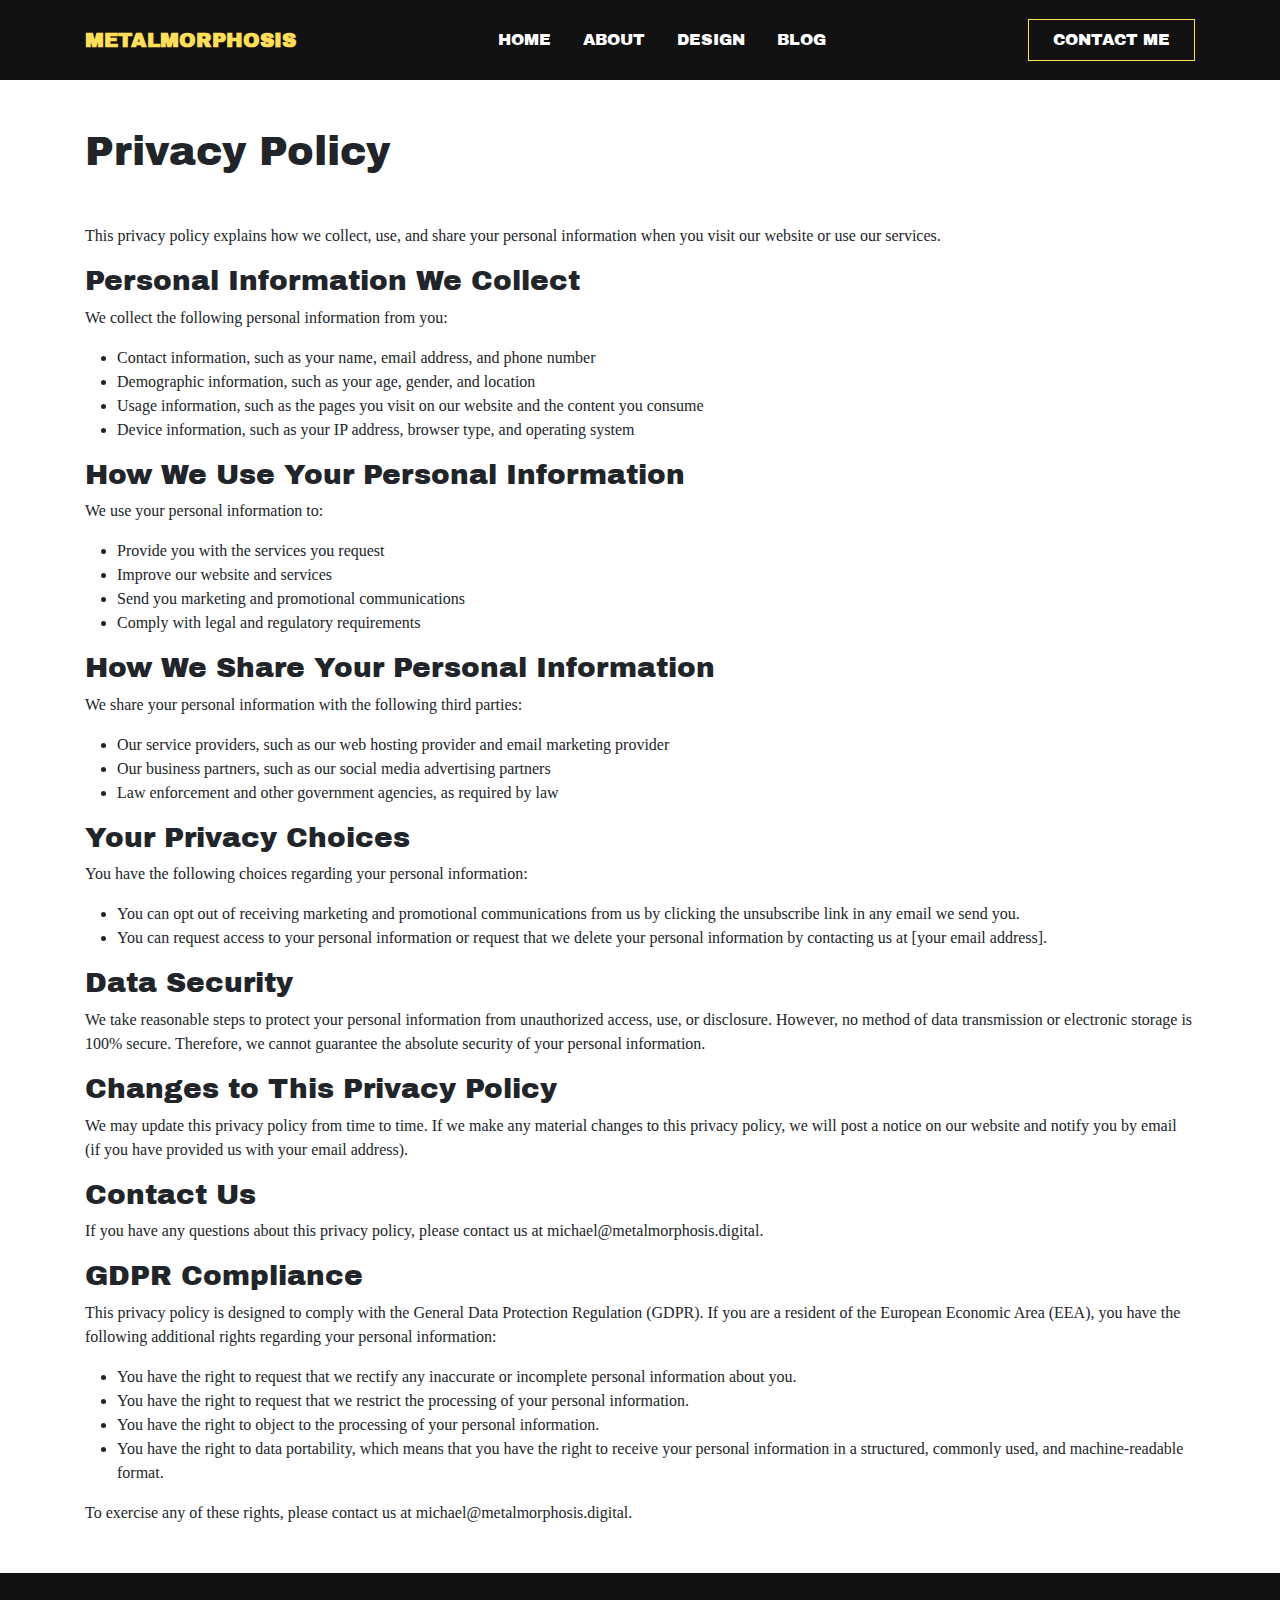
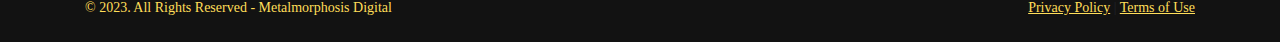
==== privacy.html @ a799b438 "Add files via upload" ====
<!DOCTYPE html>
<html lang="en">
    <head>
        <meta charset="utf-8">
        <meta http-equiv="X-UA-Compatible" content="IE=edge">
        <meta name="viewport" content="width=device-width, initial-scale=1, shrink-to-fit=no">
        <meta name="description" content="">
        <meta name="author" content="">
        <title>Privacy Policy</title>
        <!-- Bootstrap core CSS -->
        <link href="bootstrap_theme/bootstrap.css" rel="stylesheet" type="text/css">
        <!-- Custom styles for this template -->
        <link rel="stylesheet" href="blocks.css">
        <link href="style.css" rel="stylesheet">
        <link href="https://cdn.lineicons.com/4.0/lineicons.css" rel="stylesheet"/>
    </head>
    <body>
        <nav class="bg-dark navbar navbar-expand-lg navbar-light py-lg-1"> 
            <div class="container"> <a class="fw-bold navbar-brand text-uppercase text-secondary" href="#" style="font-family: 'Archivo Black', sans-serif;">METALMORPHOSIS</a> 
                <button class="navbar-toggler" type="button" data-bs-toggle="collapse" data-bs-target="#navbarNavDropdown-6" aria-controls="navbarNavDropdown-6" aria-expanded="false" aria-label="Toggle navigation"> <span class="navbar-toggler-icon"></span> 
                </button>                 
                <div class="collapse navbar-collapse " id="navbarNavDropdown-6"> 
                    <ul class="mb-2 mb-lg-0 me-auto ms-auto navbar-nav"> 
                        <li class="nav-item"> <a class="active nav-link px-lg-3 py-lg-4" aria-current="page" href="#home" style="font-family: 'Archivo Black', sans-serif; color: white;">HOME</a> 
                        </li>                         
                        <li class="nav-item"> <a class="nav-link px-lg-3 py-lg-4" href="index.html" style="font-family: 'Archivo Black', sans-serif; color: white;">ABOUT</a> 
                        </li>                         
                        <li class="nav-item"> <a class="nav-link px-lg-3 py-lg-4" href="index.html" style="font-family: 'Archivo Black', sans-serif; color: white;">DESIGN</a> 
                        </li>                         
                        <li class="nav-item"> <a class="nav-link px-lg-3 py-lg-4" href="index.html" style="font-family: 'Archivo Black', sans-serif; color: white;">BLOG</a> 
                        </li>                         
                    </ul>                     
                    <div class="ms-lg-3"><a class="btn btn-outline-secondary btn-secondary-outline pb-2 pe-4 ps-4 pt-2 rounded-0" href="mailto:michael@metalmorphosis.digital" style="font-family: 'Archivo Black', sans-serif; color: white;">CONTACT ME</a>
                    </div>                     
                </div>                 
            </div>             
        </nav>
        <div class="container mb-5 mt-5">
            <h1 class="mb-5">Privacy Policy</h1>
            <p>This privacy policy explains how we collect, use, and share your personal information when you visit our website or use our services.</p>
            <h3>Personal Information We Collect</h3>
            <p>We collect the following personal information from you:</p>
            <ul>
                <li>Contact information, such as your name, email address, and phone number</li>
                <li>Demographic information, such as your age, gender, and location</li>
                <li>Usage information, such as the pages you visit on our website and the content you consume</li>
                <li>Device information, such as your IP address, browser type, and operating system</li>
            </ul>
            <h3>How We Use Your Personal Information</h3>
            <p>We use your personal information to:</p>
            <ul>
                <li>Provide you with the services you request</li>
                <li>Improve our website and services</li>
                <li>Send you marketing and promotional communications</li>
                <li>Comply with legal and regulatory requirements</li>
            </ul>
            <h3>How We Share Your Personal Information</h3>
            <p>We share your personal information with the following third parties:</p>
            <ul>
                <li>Our service providers, such as our web hosting provider and email marketing provider</li>
                <li>Our business partners, such as our social media advertising partners</li>
                <li>Law enforcement and other government agencies, as required by law</li>
            </ul>
            <h3>Your Privacy Choices</h3>
            <p>You have the following choices regarding your personal information:</p>
            <ul>
                <li>You can opt out of receiving marketing and promotional communications from us by clicking the unsubscribe link in any email we send you.</li>
                <li>You can request access to your personal information or request that we delete your personal information by contacting us at [your email address].</li>
            </ul>
            <h3>Data Security</h3>
            <p>We take reasonable steps to protect your personal information from unauthorized access, use, or disclosure. However, no method of data transmission or electronic storage is 100% secure. Therefore, we cannot guarantee the absolute security of your personal information.</p>
            <h3>Changes to This Privacy Policy</h3>
            <p>We may update this privacy policy from time to time. If we make any material changes to this privacy policy, we will post a notice on our website and notify you by email (if you have provided us with your email address).</p>
            <h3>Contact Us</h3>
            <p>If you have any questions about this privacy policy, please contact us at michael@metalmorphosis.digital.</p>
            <h3>GDPR Compliance</h3>
            <p>This privacy policy is designed to comply with the General Data Protection Regulation (GDPR). If you are a resident of the European Economic Area (EEA), you have the following additional rights regarding your personal information:</p>
            <ul>
                <li>You have the right to request that we rectify any inaccurate or incomplete personal information about you.</li>
                <li>You have the right to request that we restrict the processing of your personal information.</li>
                <li>You have the right to object to the processing of your personal information.</li>
                <li>You have the right to data portability, which means that you have the right to receive your personal information in a structured, commonly used, and machine-readable format.</li>
            </ul>
            <p>To exercise any of these rights, please contact us at michael@metalmorphosis.digital.</p>
        </div>
        <section class="bg-dark">
            <footer class="bg-dark pb-3 pt-3 small">
                <div class="container">
                    <div class="align-items-center row">
                        <div class="col-md pb-2 pt-2">
                            <p class="mb-0 text-secondary">&copy; 2023. All Rights Reserved - Metalmorphosis Digital</p>
                        </div>
                        <div class="col-md-auto pb-2 pt-2"><a href="privacy.html" class="text-secondary" target="_blank">Privacy Policy</a> | <a href="terms.html" class="text-secondary" target="_blank">Terms of Use</a>
                        </div>
                    </div>
                </div>
            </footer>
            <script src="assets/js/popper.min.js"></script>
            <script src="bootstrap/js/bootstrap.min.js"></script>
    </body>
---- blocks.css ----
.proportions-box-square {
    position: relative;
    padding: 100% 0 0 !important;
    height: 0;
}

.proportions-box-content {
    width: 100%;
    height: 100%;
    top: 0;
    left: 0;
    position: absolute;
}

.background-cover {
    background-size: cover;
    background-repeat: no-repeat;
    background-position: center center;
}

.background-left-top {
    background-position: left top;
}

.background-left-center {
    background-position: left center;
}

.background-left-bottom {
    background-position: left bottom;
}

.background-right-top {
    background-position: right top;
}

.background-right-center {
    background-position: right center;
}

.background-right-bottom {
    background-position: right bottom;
}

.background-center-top {
    background-position: center top;
}

.background-center-center {
    background-position: center center;
}

.background-center-bottom {
    background-position: center bottom;
}

.border-width-1 {
    border-width: 1px !important;
}

.border-width-2 {
    border-width: 2px !important;
}

.border-width-3 {
    border-width: 3px !important;
}

.border-width-4 {
    border-width: 4px !important;
}

.border-width-6 {
    border-width: 6px !important;
}

.border-width-8 {
    border-width: 8px !important;
}

.border-width-12 {
    border-width: 12px !important;
}

.border-width-16 {
    border-width: 16px !important;
}

.border-width-24 {
    border-width: 24px !important;
}

.image-fit {
    object-fit: contain;
    object-position: center center;
}

.image-fit-left-top {
    object-position: left top;
}

.image-fit-left-center {
    object-position: left center;
}

.image-fit-left-bottom {
    object-position: left bottom;
}

.image-fit-right-top {
    object-position: right top;
}

.image-fit-right-center {
    object-position: right center;
}

.image-fit-right-bottom {
    object-position: right bottom;
}

.image-fit-center-top {
    object-position: center top;
}

.image-fit-center-center {
    object-position: center center;
}

.image-fit-center-bottom {
    object-position: center bottom;
}

.transition {
    transition: all 0.25s ease-in;
}

.transition-slow {
    transition: all 0.5s ease-in;
}

.transition-very-slow {
    transition: all 1s ease-in;
}

.line-height-1 {
    line-height: 1 !important;
}

.opacity-100 {
    opacity: 1 !important;
}

.opacity-85 {
    opacity: 0.85 !important;
}

.opacity-75 {
    opacity: 0.75 !important;
}

.opacity-50 {
    opacity: 0.50 !important;
}

.opacity-25 {
    opacity: 0.25 !important;
}

.opacity-0 {
    opacity: 0 !important;
}
---- style.css ----
.navbar-toggler-icon {
    background-image: url("data:image/svg+xml,%3csvg xmlns='http://www.w3.org/2000/svg' viewBox='0 0 30 30'%3e%3cpath stroke='rgba%28255, 255, 255, 1%29' stroke-linecap='round' stroke-miterlimit='10' stroke-width='2' d='M4 7h22M4 15h22M4 23h22'/%3e%3c/svg%3e");
}

.info {
    background-color: rgba(0, 0, 0, 0.65);
    color: rgba(255, 255, 255, 1);
}

.info .btn {
    opacity: 1;
}

input[type="email"] {
    border: none;
    margin-bottom: 0;
}

.mc-field-group {
    display: flex;
    gap: 0;
}

.mc-field-group {
    display: flex;
    justify-content: flex-end;
}

input[type="email"] {
    width: 100%;

    /* Make the input box span the full width of the div */
}
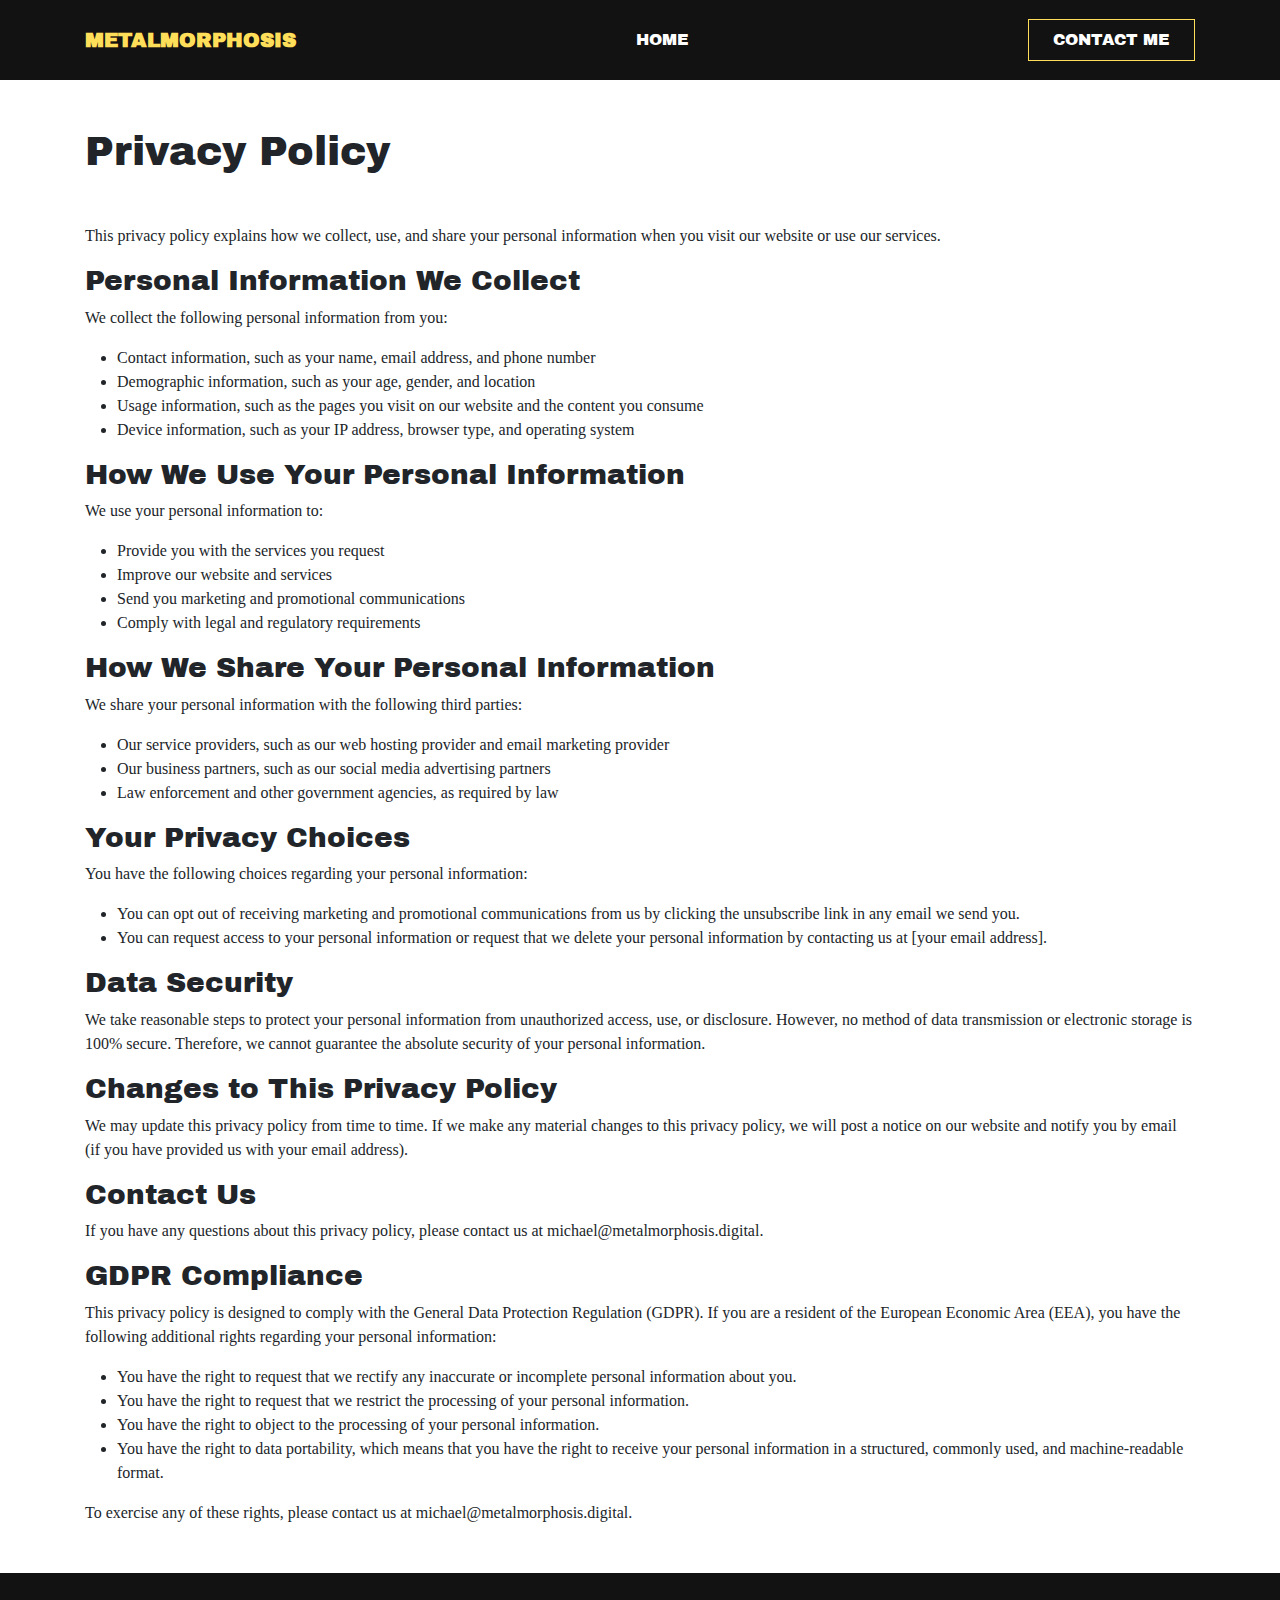
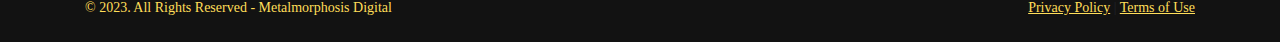
==== commit 445b4c4b: "Add files via upload" ====
--- a/privacy.html
+++ b/privacy.html
@@ -21,13 +21,7 @@
                 </button>                 
                 <div class="collapse navbar-collapse " id="navbarNavDropdown-6"> 
                     <ul class="mb-2 mb-lg-0 me-auto ms-auto navbar-nav"> 
-                        <li class="nav-item"> <a class="active nav-link px-lg-3 py-lg-4" aria-current="page" href="#home" style="font-family: 'Archivo Black', sans-serif; color: white;">HOME</a> 
-                        </li>                         
-                        <li class="nav-item"> <a class="nav-link px-lg-3 py-lg-4" href="index.html" style="font-family: 'Archivo Black', sans-serif; color: white;">ABOUT</a> 
-                        </li>                         
-                        <li class="nav-item"> <a class="nav-link px-lg-3 py-lg-4" href="index.html" style="font-family: 'Archivo Black', sans-serif; color: white;">DESIGN</a> 
-                        </li>                         
-                        <li class="nav-item"> <a class="nav-link px-lg-3 py-lg-4" href="index.html" style="font-family: 'Archivo Black', sans-serif; color: white;">BLOG</a> 
+                        <li class="nav-item"> <a class="active nav-link px-lg-3 py-lg-4" aria-current="page" href="index.html" style="font-family: 'Archivo Black', sans-serif; color: white;">HOME</a> 
                         </li>                         
                     </ul>                     
                     <div class="ms-lg-3"><a class="btn btn-outline-secondary btn-secondary-outline pb-2 pe-4 ps-4 pt-2 rounded-0" href="mailto:michael@metalmorphosis.digital" style="font-family: 'Archivo Black', sans-serif; color: white;">CONTACT ME</a>
@@ -95,6 +89,7 @@
                     </div>
                 </div>
             </footer>
-            <script src="assets/js/popper.min.js"></script>
-            <script src="bootstrap/js/bootstrap.min.js"></script>
+        </section>
+        <script src="assets/js/popper.min.js"></script>
+        <script src="bootstrap/js/bootstrap.min.js"></script>
     </body>
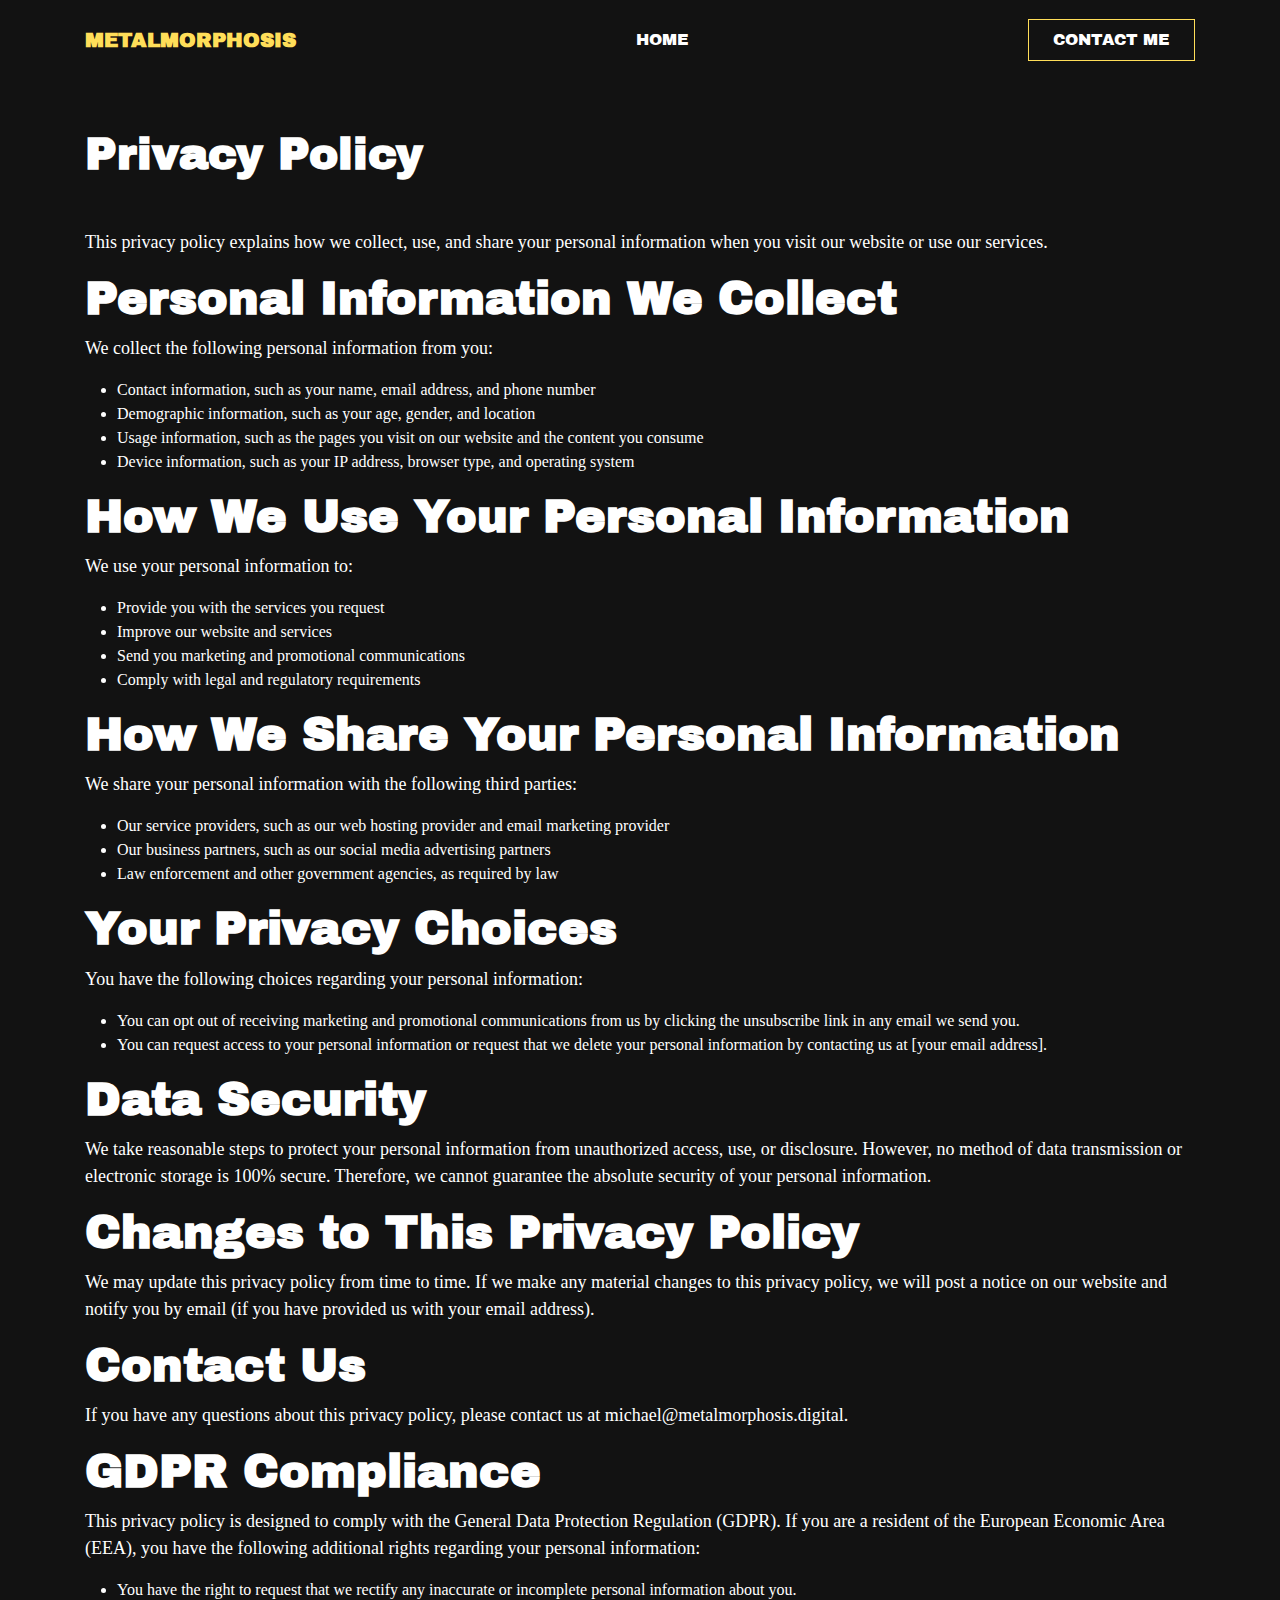
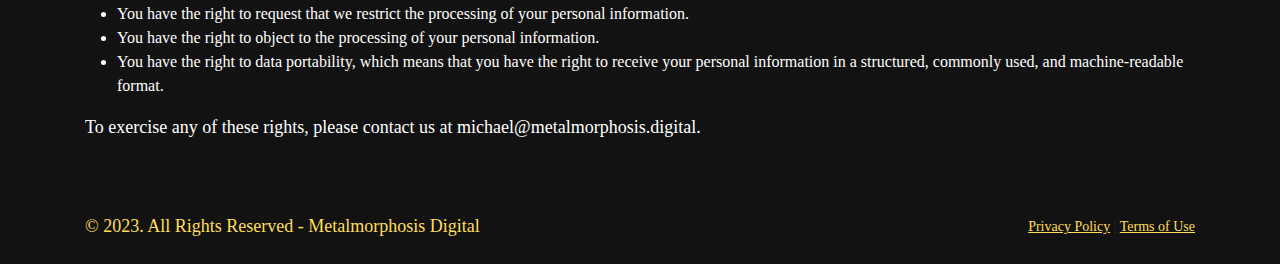
==== commit 97ad19ae: "Add files via upload" ====
--- a/privacy.html
+++ b/privacy.html
@@ -7,12 +7,31 @@
         <meta name="description" content="">
         <meta name="author" content="">
         <title>Privacy Policy</title>
+        <meta name="title" content="Privacy Policy"/>
+        <meta name="description" content="Read our privacy policy to understand how we protect your privacy."/>
+        <!-- Open Graph / Facebook -->
+        <meta property="og:type" content="website"/>
+        <meta property="og:url" content="https://metalmorphosis.digital/"/>
+        <meta property="og:title" content="Privacy Policy"/>
+        <meta property="og:description" content="Read our privacy policy to understand how we protect your privacy."/>
+        <meta property="og:image" content="https://metalmorphosis.design/assets/met-dig-social.png"/>
+        <!-- Twitter -->
+        <meta property="twitter:card" content="summary_large_image"/>
+        <meta property="twitter:url" content="https://metalmorphosis.digital/"/>
+        <meta property="twitter:title" content="Privacy Policy"/>
+        <meta property="twitter:description" content="Read our privacy policy to understand how we protect your privacy."/>
+        <meta property="twitter:image" content="https://metalmorphosis.digital/met-dig-social.png"/>
+        <!-- Meta Tags Generated with https://metatags.io -->
         <!-- Bootstrap core CSS -->
         <link href="bootstrap_theme/bootstrap.css" rel="stylesheet" type="text/css">
         <!-- Custom styles for this template -->
-        <link rel="stylesheet" href="blocks.css">
         <link href="style.css" rel="stylesheet">
-        <link href="https://cdn.lineicons.com/4.0/lineicons.css" rel="stylesheet"/>
+        <link rel="apple-touch-icon" sizes="180x180" href="/apple-touch-icon.png">
+        <link rel="icon" type="image/png" sizes="32x32" href="/favicon-32x32.png">
+        <link rel="icon" type="image/png" sizes="16x16" href="/favicon-16x16.png">
+        <link rel="manifest" href="/site.webmanifest">
+        <meta name="msapplication-TileColor" content="#da532c">
+        <meta name="theme-color" content="#ffffff">
     </head>
     <body>
         <nav class="bg-dark navbar navbar-expand-lg navbar-light py-lg-1"> 
@@ -24,58 +43,59 @@
                         <li class="nav-item"> <a class="active nav-link px-lg-3 py-lg-4" aria-current="page" href="index.html" style="font-family: 'Archivo Black', sans-serif; color: white;">HOME</a> 
                         </li>                         
                     </ul>                     
-                    <div class="ms-lg-3"><a class="btn btn-outline-secondary btn-secondary-outline pb-2 pe-4 ps-4 pt-2 rounded-0" href="mailto:michael@metalmorphosis.digital" style="font-family: 'Archivo Black', sans-serif; color: white;">CONTACT ME</a>
+                    <div class="ms-lg-3">
+                        <a class="btn btn-outline-secondary btn-secondary-outline pb-2 pe-4 ps-4 pt-2 rounded-0" href="mailto:michael@metalmorphosis.digital" style="font-family: 'Archivo Black', sans-serif; color: white;">CONTACT ME</a>
                     </div>                     
                 </div>                 
             </div>             
         </nav>
         <div class="container mb-5 mt-5">
-            <h1 class="mb-5">Privacy Policy</h1>
-            <p>This privacy policy explains how we collect, use, and share your personal information when you visit our website or use our services.</p>
-            <h3>Personal Information We Collect</h3>
-            <p>We collect the following personal information from you:</p>
+            <h1 class="mb-5 text-white">Privacy Policy</h1>
+            <p class="text-white">This privacy policy explains how we collect, use, and share your personal information when you visit our website or use our services.</p>
+            <h3 class="text-white">Personal Information We Collect</h3>
+            <p class="text-white">We collect the following personal information from you:</p>
             <ul>
-                <li>Contact information, such as your name, email address, and phone number</li>
-                <li>Demographic information, such as your age, gender, and location</li>
-                <li>Usage information, such as the pages you visit on our website and the content you consume</li>
-                <li>Device information, such as your IP address, browser type, and operating system</li>
+                <li class="text-white">Contact information, such as your name, email address, and phone number</li>
+                <li class="text-white">Demographic information, such as your age, gender, and location</li>
+                <li class="text-white">Usage information, such as the pages you visit on our website and the content you consume</li>
+                <li class="text-white">Device information, such as your IP address, browser type, and operating system</li>
             </ul>
-            <h3>How We Use Your Personal Information</h3>
-            <p>We use your personal information to:</p>
+            <h3 class="text-white">How We Use Your Personal Information</h3>
+            <p class="text-white">We use your personal information to:</p>
             <ul>
-                <li>Provide you with the services you request</li>
-                <li>Improve our website and services</li>
-                <li>Send you marketing and promotional communications</li>
-                <li>Comply with legal and regulatory requirements</li>
+                <li class="text-white">Provide you with the services you request</li>
+                <li class="text-white">Improve our website and services</li>
+                <li class="text-white">Send you marketing and promotional communications</li>
+                <li class="text-white">Comply with legal and regulatory requirements</li>
             </ul>
-            <h3>How We Share Your Personal Information</h3>
-            <p>We share your personal information with the following third parties:</p>
+            <h3 class="text-white">How We Share Your Personal Information</h3>
+            <p class="text-white">We share your personal information with the following third parties:</p>
             <ul>
-                <li>Our service providers, such as our web hosting provider and email marketing provider</li>
-                <li>Our business partners, such as our social media advertising partners</li>
-                <li>Law enforcement and other government agencies, as required by law</li>
+                <li class="text-white">Our service providers, such as our web hosting provider and email marketing provider</li>
+                <li class="text-white">Our business partners, such as our social media advertising partners</li>
+                <li class="text-white">Law enforcement and other government agencies, as required by law</li>
             </ul>
-            <h3>Your Privacy Choices</h3>
-            <p>You have the following choices regarding your personal information:</p>
+            <h3 class="text-white">Your Privacy Choices</h3>
+            <p class="text-white">You have the following choices regarding your personal information:</p>
             <ul>
-                <li>You can opt out of receiving marketing and promotional communications from us by clicking the unsubscribe link in any email we send you.</li>
-                <li>You can request access to your personal information or request that we delete your personal information by contacting us at [your email address].</li>
+                <li class="text-white">You can opt out of receiving marketing and promotional communications from us by clicking the unsubscribe link in any email we send you.</li>
+                <li class="text-white">You can request access to your personal information or request that we delete your personal information by contacting us at [your email address].</li>
             </ul>
-            <h3>Data Security</h3>
-            <p>We take reasonable steps to protect your personal information from unauthorized access, use, or disclosure. However, no method of data transmission or electronic storage is 100% secure. Therefore, we cannot guarantee the absolute security of your personal information.</p>
-            <h3>Changes to This Privacy Policy</h3>
-            <p>We may update this privacy policy from time to time. If we make any material changes to this privacy policy, we will post a notice on our website and notify you by email (if you have provided us with your email address).</p>
-            <h3>Contact Us</h3>
-            <p>If you have any questions about this privacy policy, please contact us at michael@metalmorphosis.digital.</p>
-            <h3>GDPR Compliance</h3>
-            <p>This privacy policy is designed to comply with the General Data Protection Regulation (GDPR). If you are a resident of the European Economic Area (EEA), you have the following additional rights regarding your personal information:</p>
+            <h3 class="text-white">Data Security</h3>
+            <p class="text-white">We take reasonable steps to protect your personal information from unauthorized access, use, or disclosure. However, no method of data transmission or electronic storage is 100% secure. Therefore, we cannot guarantee the absolute security of your personal information.</p>
+            <h3 class="text-white">Changes to This Privacy Policy</h3>
+            <p class="text-white">We may update this privacy policy from time to time. If we make any material changes to this privacy policy, we will post a notice on our website and notify you by email (if you have provided us with your email address).</p>
+            <h3 class="text-white">Contact Us</h3>
+            <p class="text-white">If you have any questions about this privacy policy, please contact us at michael@metalmorphosis.digital.</p>
+            <h3 class="text-white">GDPR Compliance</h3>
+            <p class="text-white">This privacy policy is designed to comply with the General Data Protection Regulation (GDPR). If you are a resident of the European Economic Area (EEA), you have the following additional rights regarding your personal information:</p>
             <ul>
-                <li>You have the right to request that we rectify any inaccurate or incomplete personal information about you.</li>
-                <li>You have the right to request that we restrict the processing of your personal information.</li>
-                <li>You have the right to object to the processing of your personal information.</li>
-                <li>You have the right to data portability, which means that you have the right to receive your personal information in a structured, commonly used, and machine-readable format.</li>
+                <li class="text-white">You have the right to request that we rectify any inaccurate or incomplete personal information about you.</li>
+                <li class="text-white">You have the right to request that we restrict the processing of your personal information.</li>
+                <li class="text-white">You have the right to object to the processing of your personal information.</li>
+                <li class="text-white">You have the right to data portability, which means that you have the right to receive your personal information in a structured, commonly used, and machine-readable format.</li>
             </ul>
-            <p>To exercise any of these rights, please contact us at michael@metalmorphosis.digital.</p>
+            <p class="text-white">To exercise any of these rights, please contact us at michael@metalmorphosis.digital.</p>
         </div>
         <section class="bg-dark">
             <footer class="bg-dark pb-3 pt-3 small">
@@ -84,12 +104,17 @@
                         <div class="col-md pb-2 pt-2">
                             <p class="mb-0 text-secondary">&copy; 2023. All Rights Reserved - Metalmorphosis Digital</p>
                         </div>
-                        <div class="col-md-auto pb-2 pt-2"><a href="privacy.html" class="text-secondary" target="_blank">Privacy Policy</a> | <a href="terms.html" class="text-secondary" target="_blank">Terms of Use</a>
+                        <div class="col-md-auto pb-2 pt-2">
+                            <a href="privacy.html" class="text-secondary" target="_blank">Privacy Policy</a> | <a href="terms.html" class="text-secondary" target="_blank">Terms of Use</a>
                         </div>
                     </div>
                 </div>
             </footer>
         </section>
+        <!-- Bootstrap core JavaScript
+    ================================================== -->
+        <!-- Placed at the end of the document so the pages load faster -->
         <script src="assets/js/popper.min.js"></script>
         <script src="bootstrap/js/bootstrap.min.js"></script>
     </body>
+</html>
--- a/style.css
+++ b/style.css
@@ -1,33 +1,307 @@
+body {
+    background: #121212;
+}
+
 .navbar-toggler-icon {
     background-image: url("data:image/svg+xml,%3csvg xmlns='http://www.w3.org/2000/svg' viewBox='0 0 30 30'%3e%3cpath stroke='rgba%28255, 255, 255, 1%29' stroke-linecap='round' stroke-miterlimit='10' stroke-width='2' d='M4 7h22M4 15h22M4 23h22'/%3e%3c/svg%3e");
 }
 
-.info {
-    background-color: rgba(0, 0, 0, 0.65);
-    color: rgba(255, 255, 255, 1);
-}
-
-.info .btn {
-    opacity: 1;
-}
-
-input[type="email"] {
-    border: none;
-    margin-bottom: 0;
-}
-
-.mc-field-group {
-    display: flex;
-    gap: 0;
-}
-
-.mc-field-group {
-    display: flex;
-    justify-content: flex-end;
-}
-
-input[type="email"] {
-    width: 100%;
-
-    /* Make the input box span the full width of the div */
+/* Base H1 size for XS devices */
+h1 {
+    font-size: 0.875rem;
+
+    /* Adjusted base size for XS screens */
+    font-weight: 700;
+}
+
+/* Gradually increase font size for smaller screens */
+@media (min-width: 361px) {
+    h1 {
+        font-size: 1rem;
+        font-weight: 700;
+
+        /* Moderate increase for slightly larger screens */
+    }
+}
+
+/* Adjusting H1 size for SM devices (576px) and up */
+@media (min-width: 576px) {
+    h1 {
+        font-size: 1.625rem;
+        font-weight: 700;
+
+        /* Adjusted size for SM screens */
+    }
+}
+
+/* Further adjustments for medium breakpoints */
+@media (min-width: 768px) {
+    h1 {
+        font-size: 2.25rem;
+        font-weight: 700;
+
+        /* Original size for MD screens and up */
+    }
+}
+
+/* Further adjustments for larger breakpoints */
+@media (min-width: 992px) {
+    h1 {
+        font-size: 2.5rem;
+        font-weight: 700;
+
+        /* Original size for MD screens and up */
+    }
+}
+
+/* Further adjustments for extra large breakpoints */
+@media (min-width: 1200px) {
+    h1 {
+        font-size: 2.75rem;
+        font-weight: 700;
+
+        /* Original size for MD screens and up */
+    }
+}
+
+/* Further adjustments for extra extra large breakpoints */
+@media (min-width: 1400px) {
+    h1 {
+        font-size: 2.875rem;
+        font-weight: 700;
+
+        /* Original size for MD screens and up */
+    }
+}
+
+/* Base H1 size for XS devices */
+h2 {
+    font-size: 1.375rem;
+
+    /* Adjusted base size for XS screens */
+    font-weight: 700;
+}
+
+/* Gradually increase font size for smaller screens */
+@media (min-width: 361px) {
+    h2 {
+        font-size: 1.5625rem;
+        font-weight: 700;
+
+        /* Moderate increase for slightly larger screens */
+    }
+}
+
+/* Adjusting H1 size for SM devices (576px) and up */
+@media (min-width: 576px) {
+    h2 {
+        font-size: 2.1875rem;
+        font-weight: 700;
+
+        /* Adjusted size for SM screens */
+    }
+}
+
+/* Further adjustments for medium breakpoints */
+@media (min-width: 768px) {
+    h2 {
+        font-size: 2.375rem;
+        font-weight: 700;
+
+        /* Original size for MD screens and up */
+    }
+}
+
+/* Further adjustments for larger breakpoints */
+@media (min-width: 992px) {
+    h2 {
+        font-size: 2.6875rem;
+        font-weight: 700;
+
+        /* Original size for MD screens and up */
+    }
+}
+
+/* Further adjustments for extra large breakpoints */
+@media (min-width: 1200px) {
+    h2 {
+        font-size: 3.125rem;
+        font-weight: 700;
+
+        /* Original size for MD screens and up */
+    }
+}
+
+/* Further adjustments for extra extra large breakpoints */
+@media (min-width: 1400px) {
+    h2 {
+        font-size: 3.75rem;
+        font-weight: 700;
+
+        /* Original size for MD screens and up */
+    }
+}
+
+/* Base H1 size for XS devices */
+h3 {
+    font-size: 1.75rem;
+
+    /* Adjusted base size for XS screens */
+    font-weight: 700;
+}
+
+/* Gradually increase font size for smaller screens */
+@media (min-width: 361px) {
+    h3 {
+        font-size: 1.5625rem;
+
+        /* Moderate increase for slightly larger screens */
+    }
+}
+
+/* Gradually increase font size for smaller screens */
+@media (min-width: 576px) {
+    h3 {
+        font-size: 1.9375rem;
+
+        /* Moderate increase for slightly larger screens */
+    }
+}
+
+/* Further adjustments for medium breakpoints */
+@media (min-width: 768px) {
+    h3 {
+        font-size: 2.5rem;
+
+        /* Original size for MD screens and up */
+    }
+}
+
+/* Further adjustments for larger breakpoints */
+@media (min-width: 992px) {
+    h3 {
+        font-size: 2.75rem;
+
+        /* Original size for LG screens and up */
+    }
+}
+
+/* Further adjustments for extra large breakpoints */
+@media (min-width: 1200px) {
+    h3 {
+        font-size: 2.875rem;
+
+        /* Original size for MD screens and up */
+    }
+}
+
+.lead {
+    font-size: 1.125rem;
+
+    /* Suitable for screens smaller than 360px */
+    /* Add any other base styles for the paragraph element here */
+}
+
+/* Specific adjustment for devices with a max-width of 360px */
+@media (min-width: 361px) {
+    .lead {
+        font-size: 1.1875rem;
+
+        /* Slightly smaller for very small screens */
+    }
+}
+
+/* Adjusting .lead size for SM devices (576px) and up */
+@media (min-width: 576px) {
+    .lead {
+        font-size: 1.1875rem;
+
+        /* Adjusted size back to normal for SM screens */
+    }
+}
+
+@media (min-width: 768px) {
+    .lead {
+        font-size: 1.25rem;
+
+        /* Adjust if necessary for larger screens */
+    }
+}
+
+@media (min-width: 992px) {
+    .lead {
+        font-size: 1.3125rem;
+
+        /* Adjust if necessary for larger screens */
+    }
+}
+
+@media (min-width:1400px) {
+    .lead {
+        font-size: 1.375rem;
+
+        /* Adjust if necessary for larger screens */
+    }
+}
+
+p,
+ul.list-unstyled li {
+    font-size: 0.875rem;
+
+    /* Suitable for screens smaller than 360px */
+    /* Add any other base styles for the paragraph element here */
+}
+
+/* Slightly larger screens (typically smartphones in portrait and landscape orientations) */
+@media (min-width: 361px) {
+    p,
+    ul.list-unstyled li {
+        font-size: 1.0625rem;
+
+        /* Adjust font size for devices wider than 360px */
+    }
+}
+
+/* Small devices (small screen size) */
+@media (min-width: 576px) {
+    p,
+    ul.list-unstyled li {
+        font-size: 1rem;
+
+        /* Adjust font size for tablets */
+    }
+}
+
+/* Medium devices (tablets in portrait orientation) */
+@media (min-width: 768px) {
+    p,
+    ul.list-unstyled li {
+        font-size: 1rem;
+
+        /* Adjust font size for tablets */
+    }
+}
+
+@media (min-width: 1200px) {
+    p,
+    ul.list-unstyled li {
+        font-size: 1.125rem;
+
+        /* Adjust font size for tablets */
+    }
+}
+
+@media (min-width: 1400px) {
+    p,
+    ul.list-unstyled li {
+        font-size: 1.313rem;
+
+        /* Adjust font size for tablets */
+    }
+}
+
+@media (max-width: 575px) {
+    .btn {
+        font-size: 0.875rem;
+    }
 }